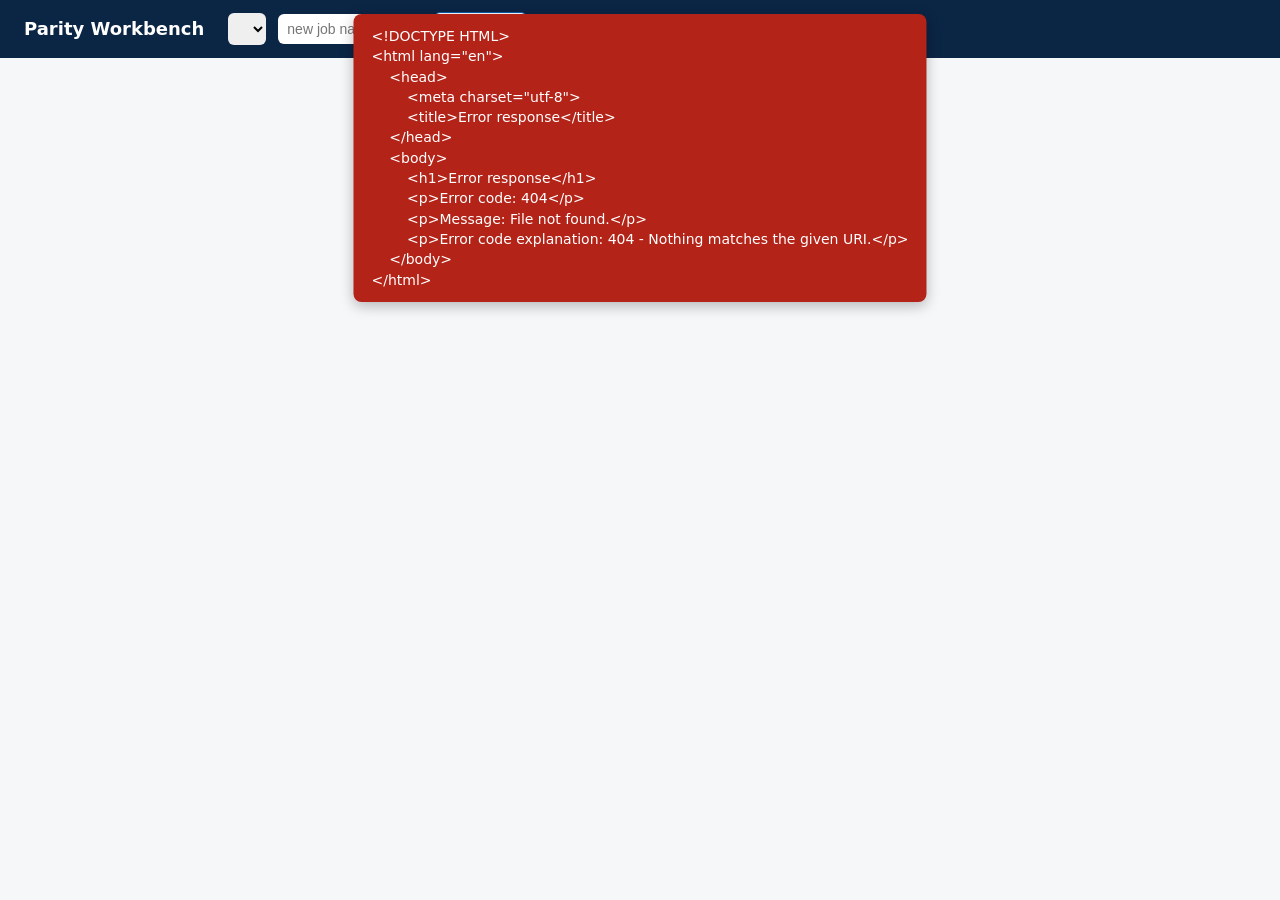
==== project2/ui/index.html @ fc38a8f2 "test1" ====
<!doctype html>
<html lang="en"><head><meta charset="utf-8"><meta name="viewport" content="width=device-width,initial-scale=1">
<title>Parity Workbench</title>
<style>
:root{--bg:#f6f7f9;--card:#fff;--ink:#1d2430;--mute:#667085;--line:#e2e5ea;--blue:#0b5cad;--green:#13795b;--red:#b42318;--amber:#a15c07}
*{box-sizing:border-box}body{margin:0;font:15px/1.45 system-ui,Segoe UI,Arial,sans-serif;background:var(--bg);color:var(--ink)}
header{background:#0b2545;color:#fff;padding:12px 24px;display:flex;gap:12px;align-items:center;flex-wrap:wrap}
header h1{font-size:18px;margin:0 12px 0 0;font-weight:600}header select,header input{padding:7px 9px;border-radius:6px;border:0;font-size:14px}
main{max-width:900px;margin:0 auto;padding:12px 16px 60px}
#next{background:#e8f1fb;border:1px solid #b9d4f1;border-radius:10px;padding:12px 16px;margin:14px 0;font-size:16px}
#next b{color:var(--blue)}
.card{background:var(--card);border:1px solid var(--line);border-radius:10px;padding:14px 16px;margin:10px 0}
.card.now{border:2px solid var(--blue)}
.card h2{margin:0 0 8px;font-size:16px;display:flex;align-items:center;gap:8px}
.dot{width:22px;height:22px;border-radius:50%;background:#cfd6df;color:#fff;text-align:center;font-size:13px;line-height:22px;flex:none}
.done .dot{background:var(--green)}.now .dot{background:var(--blue)}
.st{margin-left:auto;font-size:12px;font-weight:400;color:var(--mute)}.done .st{color:var(--green)}
textarea,input[type=text]{width:100%;font:12px/1.4 ui-monospace,Consolas,monospace;border:1px solid var(--line);border-radius:6px;padding:8px}
textarea{min-height:110px;margin:6px 0}
button{background:var(--blue);color:#fff;border:0;border-radius:6px;padding:8px 14px;cursor:pointer;font-size:14px}
button.alt{background:#fff;color:var(--blue);border:1px solid var(--blue)}button.red{background:var(--red)}button:disabled{opacity:.4;cursor:not-allowed}
.row{display:flex;gap:8px;flex-wrap:wrap;align-items:center;margin:8px 0}
details{margin:8px 0}summary{cursor:pointer;color:var(--blue)}
.hint{color:var(--mute);font-size:13px;margin:4px 0}
.banner{padding:14px;border-radius:8px;font-size:18px;font-weight:600;margin:10px 0}.banner.pass{background:#e3f4ec;color:var(--green)}.banner.fail{background:#fdecea;color:var(--red)}.banner.none{background:#eef1f5;color:var(--mute)}
table{border-collapse:collapse;width:100%;font-size:12px}th,td{border-bottom:1px solid var(--line);padding:5px 8px;text-align:left;vertical-align:top;word-break:break-word}th{color:var(--mute)}
#msg{position:fixed;left:50%;top:14px;transform:translateX(-50%);max-width:640px;padding:12px 18px;border-radius:8px;color:#fff;display:none;white-space:pre-wrap;z-index:9;font-size:14px;box-shadow:0 4px 14px #0004}
body.busy button{opacity:.45;pointer-events:none}body.busy{cursor:progress}
.spin{display:inline-block;width:12px;height:12px;border:2px solid #fff6;border-top-color:#fff;border-radius:50%;animation:sp .8s linear infinite;margin-right:8px;vertical-align:-2px}@keyframes sp{to{transform:rotate(360deg)}}
#msg.err{background:var(--red)}#msg.wait{background:#344054}#msg.good{background:var(--green)}.warn{color:var(--amber)}
</style></head><body>
<header><h1>Parity Workbench</h1>
  <select id="job" title="Choose a job"></select>
  <input id="newName" placeholder="new job name" size="14"><button class="alt" style="background:#fff" onclick="newJob()">+ New job</button>
</header>

<main id="main" hidden>
<div id="next"></div>

<div class="card" id="c1"><h2><span class="dot">1</span>Legacy script <span class="st" id="s1"></span></h2>
  <div class="row"><input type="file" id="f_source" multiple onchange="upload('source')"></div>
  <details><summary>or paste it</summary>
    <input type="text" id="pName" placeholder="File name, e.g. my_script.sql"><textarea id="pSrc" placeholder="Paste the script here"></textarea>
    <button class="alt" onclick="pasteSource()">Save script</button></details>
  <div id="cp_analyze"></div>
</div>

<div class="card" id="c2"><h2><span class="dot">2</span>Input data (CSV) <span class="st" id="s2"></span></h2>
  <div class="row"><input type="file" id="f_input" onchange="upload('input')"></div>
  <details><summary>or paste it</summary><textarea id="pIn" placeholder="Paste CSV here. First line = column names."></textarea>
    <button class="alt" onclick="pasteCsv('input','pIn')">Save input data</button></details>
  <div class="hint">No input data? Let Copilot make sample data from your script:</div>
  <div id="cp_gen_input"></div>
</div>

<div class="card" id="c3"><h2><span class="dot">3</span>Legacy output (CSV) <span class="st" id="s3"></span></h2>
  <div class="hint">What the old system produced for that input. This is what the new job is checked against.</div>
  <div class="row"><input type="file" id="f_expected" onchange="upload('expected')"></div>
  <details><summary>or paste it</summary><textarea id="pEx" placeholder="Paste CSV here. First line = column names."></textarea>
    <button class="alt" onclick="pasteCsv('expected','pEx')">Save legacy output</button></details>
  <div class="hint">No legacy output at all? Copilot can predict it, but that is a guess, not proof:</div>
  <div id="cp_gen_expected"></div>
  <details><summary>or run the legacy script here (Python / shell only)</summary>
    <div class="hint">Command uses {python} {input} {output}</div>
    <input type="text" id="legacyCmd" placeholder="{python} legacy/my_script.py {input} {output}">
    <div class="row"><button class="alt" onclick="saveMeta()">Save command</button><button id="runLegacy" onclick="post('run_legacy',{},'Legacy output created')">Run legacy script</button><span class="hint" id="h_runLegacy"></span></div></details>
</div>

<div class="card" id="c4"><h2><span class="dot">4</span>New Python job <span class="st" id="s4"></span></h2>
  <div id="cp_convert"></div>
  <textarea id="code" style="min-height:200px" placeholder="Paste the new Python code here"></textarea>
  <div class="row"><button class="alt" onclick="saveCode()">Save code</button><span class="hint">Saving removes any earlier approval.</span></div>
  <div class="row"><input type="text" id="reviewer" placeholder="Your name" style="width:180px"><button id="approveCode" onclick="approve('new_job','approve')">I reviewed the code: Approve</button>
    <button id="runModern" onclick="post('run_modern',{},'New job ran')">Run new job</button><span class="hint" id="h_runModern"></span></div>
</div>

<div class="card" id="c5"><h2><span class="dot">5</span>Check <span class="st" id="s5"></span></h2>
  <div class="row"><button id="runCheck" onclick="runCheck()">Run parity check</button><span class="hint" id="h_runCheck"></span></div>
  <div id="result" class="banner none">Not run yet</div><div id="resultDetail"></div>
  <details><summary>Comparison settings</summary>
    <div class="row"><label>Match rows by column(s):</label><input type="text" id="keys" style="width:220px" placeholder="e.g. account_id (blank = by row order)"></div>
    <div class="row"><label>Allowed difference for numbers:</label><input type="text" id="tol" style="width:80px"><button class="alt" onclick="saveMeta()">Save</button></div></details>
</div>

<div class="card" id="c6"><h2><span class="dot">6</span>Sign off and report <span class="st" id="s6"></span></h2>
  <div class="row"><input type="text" id="resComment" placeholder="Comment (optional)" style="flex:1"><button onclick="approve('results','approve')">Approve results</button><button class="red" onclick="approve('results','reject')">Reject</button></div>
  <div class="row"><a id="reportLink" href="#" download><button class="alt" type="button">Download report</button></a></div>
  <div id="cp_cloud"></div>
  <details><summary>Audit log</summary><div id="audit"></div></details>
</div>
</main>
<div id="msg"></div>

<script>
let job=null, cfg={}, state={};
const $=id=>document.getElementById(id);
const esc=s=>String(s).replace(/[&<>"]/g,c=>({'&':'&amp;','<':'&lt;','>':'&gt;','"':'&quot;'}[c]));
function toast(t,bad){const m=$('msg');m.textContent=t;m.className=bad?'err':'good';m.style.display='block';clearTimeout(m.t);m.t=setTimeout(()=>m.style.display='none',bad?10000:2500)}
function busy(text){const m=$('msg');clearTimeout(m.t);
  if(text){document.body.classList.add('busy');m.className='wait';m.innerHTML='<span class="spin"></span>'+esc(text);m.style.display='block'}
  else{document.body.classList.remove('busy');if(m.className==='wait')m.style.display='none'}}
const WORK={run_legacy:'Running the legacy script... please wait',run_modern:'Running the new job... please wait',check:'Comparing outputs...',ask_copilot:'Asking Copilot... please wait',use_generated_input:'Saving...',use_generated_expected:'Saving...'};
async function call(method,url,body){
  const r=await fetch(url,{method,headers:{'Content-Type':'application/json'},body:body?JSON.stringify(body):undefined});
  const t=await r.text();let d;try{d=JSON.parse(t)}catch(e){d=t}
  if(!r.ok) throw new Error(d.error||t);return d}
async function guard(fn){try{return await fn()}catch(e){toast(e.message,true)}}

/* Copilot panel shown inside a card */
const PANELS={
 analyze:['Copilot: explain the rules and tech debt',''],
 gen_input:['Copilot: generate sample input data','<button class="alt" onclick="useGenerated()">Use reply as input data</button>'],
 convert:['Copilot: write the new Python job','<button class="alt" onclick="useAsCode()">Use reply as new code</button>'],
 gen_expected:['Copilot: predict the legacy output (UNVERIFIED, for dry runs only)','<button class="alt" onclick="useExpected()">Use reply as legacy output (unverified)</button>'],
 cloud:['Copilot: AWS / Azure starter code (optional, not run)','']};
function panel(step){const [title,extra]=PANELS[step];return `<details><summary>${title}</summary>
  <div class="hint">1) Build the prompt, 2) copy it into Copilot Chat, 3) paste the reply here and save.</div>
  <div class="row"><button class="alt" onclick="buildPrompt('${step}')">Build prompt</button><button class="alt" onclick="copyPrompt('${step}')">Copy</button><button class="alt askbtn" onclick="askCopilot('${step}')" hidden>Ask Copilot directly</button></div>
  <textarea id="p_${step}" readonly placeholder="Prompt appears here"></textarea>
  <textarea id="a_${step}" placeholder="Paste Copilot's reply here"></textarea>
  <div class="row"><button onclick="saveAnswer('${step}')">Save reply</button>${extra}</div></details>`}
for(const s of Object.keys(PANELS)) $('cp_'+s).innerHTML=panel(s);

async function init(){cfg=await call('GET','/api/settings');$('reviewer').value=cfg.reviewer||'';
  document.querySelectorAll('.askbtn').forEach(b=>b.hidden=!cfg.copilot_command);await refreshJobs()}
async function refreshJobs(sel){const d=await call('GET','/api/jobs');const s=$('job');
  s.innerHTML=d.jobs.map(j=>`<option>${esc(j)}</option>`).join('');if(sel)s.value=sel;s.onchange=()=>load(s.value);
  $('main').hidden=!d.jobs.length;if(d.jobs.length)load(s.value)}
async function newJob(){await guard(async()=>{const n=$('newName').value.trim();await call('POST','/api/jobs',{name:n});$('newName').value='';await refreshJobs(n);toast('Job created')})}

function nextStep(s){
  if(!s.sources.length) return [1,'Add your legacy script (upload or paste).'];
  if(!s.has_input) return [2,'Add input data, or let Copilot generate sample data from your script.'];
  if(!s.has_expected) return [3,'Add the legacy output (what the old system produced for that input), or run the legacy script here.'];
  if(!s.new_job.trim()) return [4,'Ask Copilot for the new Python job and paste it in.'];
  if(!s.code_approved) return [4,'Review the new code, then click Approve.'];
  if(!s.has_modern_output) return [4,'Click Run new job.'];
  if(!s.last_check) return [5,'Click Run parity check.'];
  return [6,s.last_check.passed?'Parity passed. Sign off and download the report.':'Parity failed. Look at the differences below, fix the new code (Copilot can help), approve it and run again.'];
}
async function load(name){
  job=name;const s=state=await call('GET','/api/job/'+name);$('job').value=name;
  const [n,text]=nextStep(s);$('next').innerHTML=`<b>Job ${esc(name)} - next step:</b> ${esc(text)}`;
  const done={1:s.sources.length>0,2:s.has_input,3:s.has_expected,4:s.has_modern_output&&s.code_approved,5:!!s.last_check,6:false};
  for(let i=1;i<=6;i++){const c=$('c'+i);c.className='card'+(done[i]?' done':'')+(i===n?' now':'')}
  $('s1').textContent=s.sources.length?s.sources.join(', '):'missing';
  $('s2').textContent=s.has_input?'added'+(s.meta.input_origin==='generated'?' (sample data)':''):'missing';
  $('s3').textContent=s.has_expected?'added'+(String(s.meta.expected_origin).indexOf('UNVERIFIED')>=0?' (Copilot-predicted, UNVERIFIED)':''):'missing';
  $('s4').textContent=s.code_approved?'approved':(s.new_job.trim()?'needs approval':'missing');
  $('s5').textContent=s.last_check?(s.last_check.passed?'PASS':'FAIL'):'not run';
  $('legacyCmd').value=s.meta.legacy_cmd||'';$('keys').value=s.meta.key_columns||'';$('tol').value=s.meta.tolerance||'0';
  $('code').value=s.new_job;
  for(const st of Object.keys(PANELS)) $('a_'+st).value=s.answers[st]||'';
  $('runLegacy').disabled=!(s.meta.legacy_cmd&&s.has_input);
  $('approveCode').disabled=!s.new_job.trim();$('runModern').disabled=!(s.code_approved&&s.has_input);
  $('runCheck').disabled=!(s.has_modern_output&&s.has_expected);
  const need=(...a)=>a.filter(Boolean).join(' and ');
  $('h_runLegacy').textContent=$('runLegacy').disabled?'Needs: '+need(!s.meta.legacy_cmd&&'a saved command',!s.has_input&&'input data (step 2)'):'';
  $('h_runModern').textContent=$('runModern').disabled?'Needs: '+need(!s.new_job.trim()&&'new code',s.new_job.trim()&&!s.code_approved&&'approval of the code',!s.has_input&&'input data (step 2)'):'';
  $('h_runCheck').textContent=$('runCheck').disabled?'Needs: '+need(!s.has_modern_output&&'a run of the new job (step 4)',!s.has_expected&&'the legacy output (step 3)'):'';
  renderResult(s.last_check);$('reportLink').href='/api/job/'+name+'/report';$('reportLink').download=name+'_parity_report.md';
  const a=await call('GET','/api/job/'+name+'/audit');
  $('audit').innerHTML='<table><tr><th>Time</th><th>Who</th><th>Action</th><th>Item</th><th>Decision</th><th>Comment</th></tr>'+
    a.audit.slice().reverse().slice(0,40).map(r=>`<tr><td>${esc(r.time)}</td><td>${esc(r.reviewer)}</td><td>${esc(r.action)}</td><td>${esc(r.artifact)}</td><td>${esc(r.decision)}</td><td>${esc(r.comment)}</td></tr>`).join('')+'</table>';
}
async function post(action,body,ok){busy(WORK[action]||'Working...');try{await guard(async()=>{const d=await call('POST','/api/job/'+job+'/'+action,body);busy(false);toast(ok+(d.message?'\n'+d.message:''));await load(job)})}finally{busy(false)}}
async function putFile(body,ok){await guard(async()=>{await call('POST','/api/job/'+job+'/file',body);toast(ok||'Saved');await load(job)})}

async function upload(kind){await guard(async()=>{const files=$('f_'+kind).files;if(!files.length)return;
  for(const f of files){const body={kind,content:await f.text()};if(kind==='source')body.filename=f.name.replace(/[^A-Za-z0-9_.-]/g,'_');await call('POST','/api/job/'+job+'/file',body)}
  $('f_'+kind).value='';toast('Saved');await load(job)})}
async function pasteSource(){const n=$('pName').value.trim(),t=$('pSrc').value;
  if(!n||!t.trim())return toast('Enter a file name and paste the script.',true);
  await putFile({kind:'source',filename:n.replace(/[^A-Za-z0-9_.-]/g,'_'),content:t},'Script saved');$('pSrc').value='';$('pName').value=''}
async function pasteCsv(kind,id){const t=$(id).value;if(!t.trim())return toast('Paste the CSV first.',true);await putFile({kind,content:t});$(id).value=''}
async function saveMeta(){await post('meta',{legacy_cmd:$('legacyCmd').value,key_columns:$('keys').value,tolerance:$('tol').value||'0'},'Settings saved')}

async function buildPrompt(step){await guard(async()=>{const d=await call('GET','/api/job/'+job+'/prompt?step='+step);$('p_'+step).value=d.prompt;toast('Prompt ready. Click Copy.')})}
async function copyPrompt(step){const t=$('p_'+step);if(!t.value)return toast('Click Build prompt first.',true);t.select();
  try{await navigator.clipboard.writeText(t.value)}catch(e){document.execCommand('copy')}toast('Copied. Paste it into Copilot Chat.')}
async function saveAnswer(step){await putFile({kind:'answer',filename:step,content:$('a_'+step).value},'Reply saved')}
async function askCopilot(step){busy(WORK.ask_copilot);try{await guard(async()=>{const d=await call('POST','/api/job/'+job+'/ask_copilot',{step});$('a_'+step).value=d.answer;busy(false);toast('Reply saved');await load(job)})}finally{busy(false)}}
async function useGenerated(){await saveAnswer('gen_input');await post('use_generated_input',{},'Saved as input data (sample data)')}
async function useExpected(){await saveAnswer('gen_expected');await post('use_generated_expected',{},'Saved as legacy output (UNVERIFIED)')}
async function useAsCode(){const lines=$('a_convert').value.split('\n').filter(l=>!l.trim().startsWith('```'));
  await call('POST','/api/job/'+job+'/file',{kind:'answer',filename:'convert',content:$('a_convert').value});
  await putFile({kind:'new_job',content:lines.join('\n')},'Saved as new code. Review it, then Approve.')}
async function saveCode(){await putFile({kind:'new_job',content:$('code').value},'Code saved. Approve it again.')}
async function approve(artifact,decision){await post('approve',{artifact,decision,reviewer:$('reviewer').value,comment:$('resComment').value},'Recorded: '+decision)}
async function runCheck(){busy(WORK.check);try{await guard(async()=>{const r=await call('POST','/api/job/'+job+'/check',{});renderResult(r);await load(job)})}finally{busy(false)}}

function renderResult(r){const b=$('result'),d=$('resultDetail');
  if(!r){b.className='banner none';b.textContent='Not run yet';d.innerHTML='';return}
  b.className='banner '+(r.passed?'pass':'fail');b.textContent=job+': '+(r.passed?'PASS':'FAIL')+' ('+r.data_label+') - '+r.diff_count+' difference(s)';
  let h=`<p class="hint">Legacy rows: ${r.expected_rows}, new rows: ${r.actual_rows}. Compared ${r.key_columns.length?'by '+esc(r.key_columns.join(',')):'row by row'}.</p>`;
  if(r.unverified)h+='<p class="warn"><b>UNVERIFIED:</b> the legacy output was predicted by Copilot, not produced by the real legacy system. A PASS here is not proof. Get the real output and re-check.</p>';
  else if(r.passed&&r.data_label==='sample data')h+='<p class="warn">Passed on generated sample data only. Real data may expose cases the sample missed.</p>';
  const cd=Object.entries(r.columns_diverged);if(cd.length)h+='<p>Columns that differ: '+cd.map(([c,n])=>esc(c)+' ('+n+')').join(', ')+'</p>';
  if(r.diffs.length)h+='<table><tr><th>Type</th><th>Where</th><th>Column</th><th>Legacy</th><th>New</th></tr>'+r.diffs.map(x=>`<tr><td>${esc(x.type)}</td><td>${esc(x.where)}</td><td>${esc(x.column)}</td><td>${esc(x.expected)}</td><td>${esc(x.actual)}</td></tr>`).join('')+'</table>';
  if(r.preview){const pv=r.preview;const tbl=(rows,other)=>'<table><tr>'+pv.header.map(c=>'<th>'+esc(c)+'</th>').join('')+'</tr>'+
      rows.map((row,i)=>'<tr>'+row.map((v,j)=>{const o=other[i]&&other[i][j];return '<td'+(o!==undefined&&o!==v?' style="background:#fdecea"':'')+'>'+esc(v)+'</td>'}).join('')+'</tr>').join('')+'</table>';
    h+='<h3 style="font-size:14px;margin:14px 0 4px">First '+Math.max(pv.expected.length,pv.actual.length)+' rows of each output</h3>'+
       '<div style="display:grid;grid-template-columns:1fr 1fr;gap:12px;overflow-x:auto"><div><b>Legacy output</b>'+tbl(pv.expected,pv.actual)+'</div><div><b>New job output</b>'+tbl(pv.actual,pv.expected)+'</div></div>'+
       '<p class="hint">Red cells differ at the same row position. If you matched rows by key, row order may differ, so use the table above for real differences.</p>'}
  d.innerHTML=h}
init().catch(e=>toast(e.message,true));
</script></body></html>
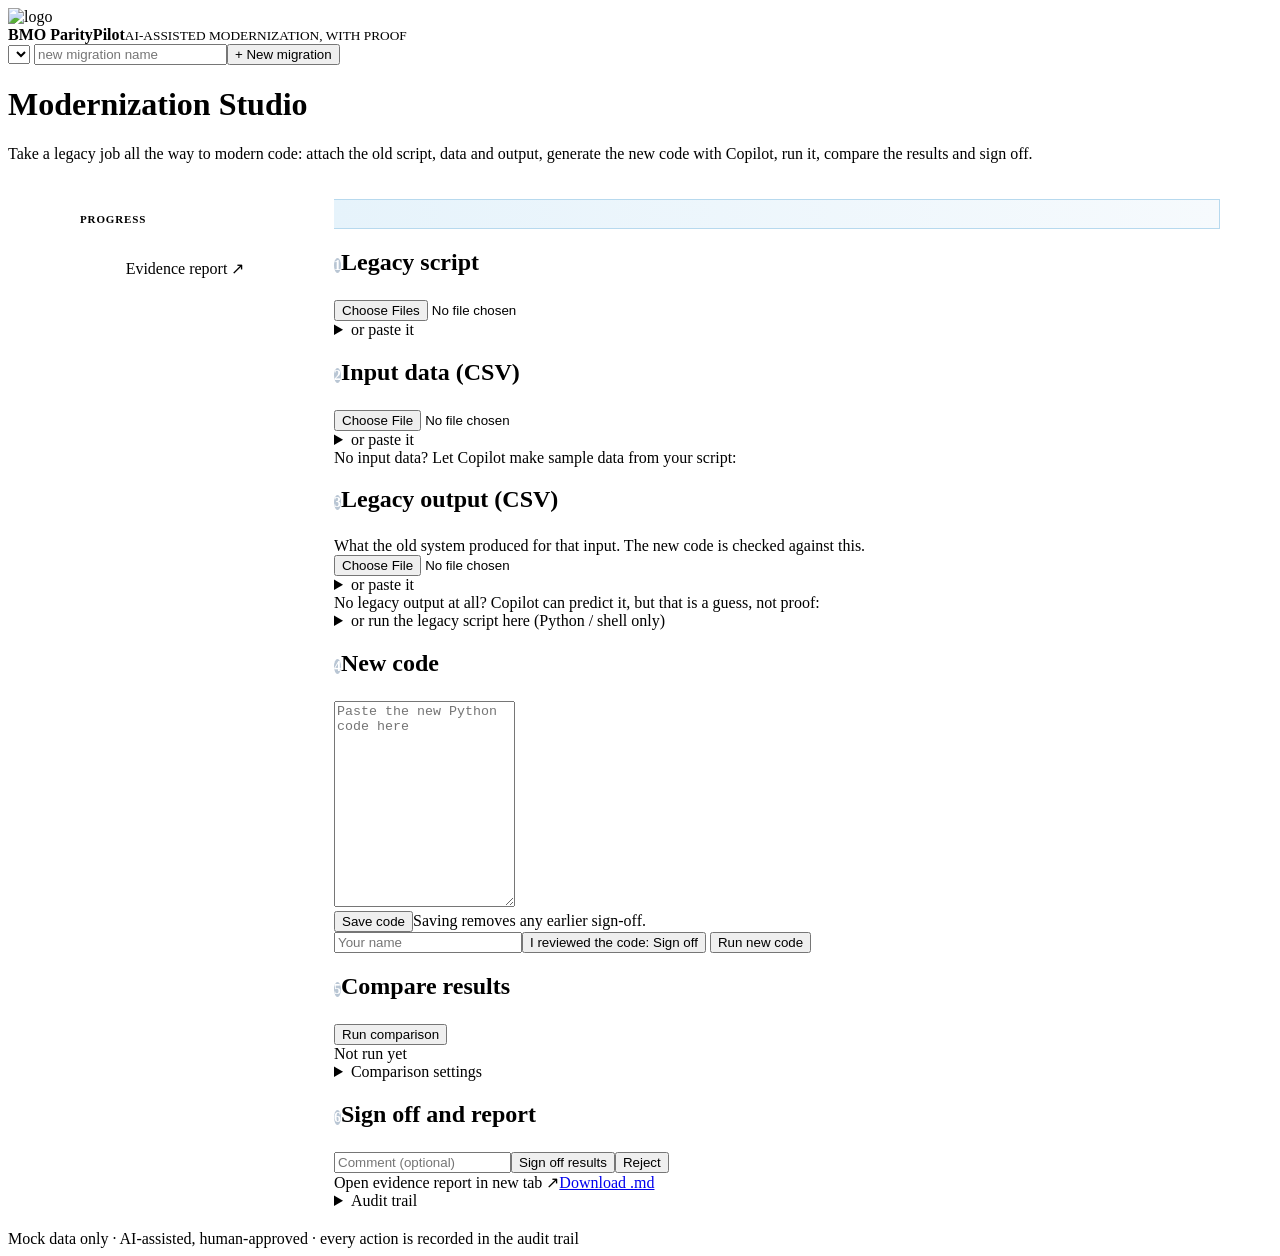
==== commit cef511a6: "with_demo" ====
--- a/project2/ui/index.html
+++ b/project2/ui/index.html
@@ -1,100 +1,109 @@
 <!doctype html>
 <html lang="en"><head><meta charset="utf-8"><meta name="viewport" content="width=device-width,initial-scale=1">
-<title>Parity Workbench</title>
+<title>Modernization Studio &middot; BMO ParityPilot</title><link rel="stylesheet" href="/ui/style.css">
 <style>
-:root{--bg:#f6f7f9;--card:#fff;--ink:#1d2430;--mute:#667085;--line:#e2e5ea;--blue:#0b5cad;--green:#13795b;--red:#b42318;--amber:#a15c07}
-*{box-sizing:border-box}body{margin:0;font:15px/1.45 system-ui,Segoe UI,Arial,sans-serif;background:var(--bg);color:var(--ink)}
-header{background:#0b2545;color:#fff;padding:12px 24px;display:flex;gap:12px;align-items:center;flex-wrap:wrap}
-header h1{font-size:18px;margin:0 12px 0 0;font-weight:600}header select,header input{padding:7px 9px;border-radius:6px;border:0;font-size:14px}
-main{max-width:900px;margin:0 auto;padding:12px 16px 60px}
-#next{background:#e8f1fb;border:1px solid #b9d4f1;border-radius:10px;padding:12px 16px;margin:14px 0;font-size:16px}
-#next b{color:var(--blue)}
-.card{background:var(--card);border:1px solid var(--line);border-radius:10px;padding:14px 16px;margin:10px 0}
-.card.now{border:2px solid var(--blue)}
-.card h2{margin:0 0 8px;font-size:16px;display:flex;align-items:center;gap:8px}
-.dot{width:22px;height:22px;border-radius:50%;background:#cfd6df;color:#fff;text-align:center;font-size:13px;line-height:22px;flex:none}
-.done .dot{background:var(--green)}.now .dot{background:var(--blue)}
-.st{margin-left:auto;font-size:12px;font-weight:400;color:var(--mute)}.done .st{color:var(--green)}
-textarea,input[type=text]{width:100%;font:12px/1.4 ui-monospace,Consolas,monospace;border:1px solid var(--line);border-radius:6px;padding:8px}
-textarea{min-height:110px;margin:6px 0}
-button{background:var(--blue);color:#fff;border:0;border-radius:6px;padding:8px 14px;cursor:pointer;font-size:14px}
-button.alt{background:#fff;color:var(--blue);border:1px solid var(--blue)}button.red{background:var(--red)}button:disabled{opacity:.4;cursor:not-allowed}
-.row{display:flex;gap:8px;flex-wrap:wrap;align-items:center;margin:8px 0}
-details{margin:8px 0}summary{cursor:pointer;color:var(--blue)}
-.hint{color:var(--mute);font-size:13px;margin:4px 0}
-.banner{padding:14px;border-radius:8px;font-size:18px;font-weight:600;margin:10px 0}.banner.pass{background:#e3f4ec;color:var(--green)}.banner.fail{background:#fdecea;color:var(--red)}.banner.none{background:#eef1f5;color:var(--mute)}
-table{border-collapse:collapse;width:100%;font-size:12px}th,td{border-bottom:1px solid var(--line);padding:5px 8px;text-align:left;vertical-align:top;word-break:break-word}th{color:var(--mute)}
-#msg{position:fixed;left:50%;top:14px;transform:translateX(-50%);max-width:640px;padding:12px 18px;border-radius:8px;color:#fff;display:none;white-space:pre-wrap;z-index:9;font-size:14px;box-shadow:0 4px 14px #0004}
-body.busy button{opacity:.45;pointer-events:none}body.busy{cursor:progress}
-.spin{display:inline-block;width:12px;height:12px;border:2px solid #fff6;border-top-color:#fff;border-radius:50%;animation:sp .8s linear infinite;margin-right:8px;vertical-align:-2px}@keyframes sp{to{transform:rotate(360deg)}}
-#msg.err{background:var(--red)}#msg.wait{background:#344054}#msg.good{background:var(--green)}.warn{color:var(--amber)}
+.layout{max-width:1160px;margin:0 auto;padding:6px 24px 20px;display:grid;grid-template-columns:250px 1fr;gap:24px;align-items:start}
+@media(max-width:860px){.layout{grid-template-columns:1fr}.side{position:static!important}}
+.side{position:sticky;top:78px;margin-top:14px}
+.side .card{padding:14px 12px;margin:0 0 12px}
+.lbl{font-size:11px;font-weight:700;letter-spacing:.08em;color:var(--mute);margin:0 8px 8px}
+.sstep{display:flex;gap:10px;align-items:center;padding:8px;border-radius:8px;text-decoration:none;color:var(--ink);cursor:pointer}
+.sstep:hover{background:#f1f6fa}.sstep.now{background:#e6f3fb}
+.sstep .ico{width:24px;height:24px;border-radius:50%;flex:none;text-align:center;line-height:24px;font-size:12px;font-weight:700;background:#dfe6ee;color:#fff}
+.sstep.done .ico{background:var(--green)}.sstep.now .ico{background:var(--blue)}.sstep.bad .ico{background:var(--red)}
+.sstep b{display:block;font-size:14px;line-height:1.2}.sstep small{color:var(--mute);font-size:12px;display:block;max-width:150px;overflow:hidden;text-overflow:ellipsis;white-space:nowrap}
+.sstep.bad small{color:var(--red)}.sstep.done small{color:var(--green)}
+#next{background:linear-gradient(90deg,#e6f3fb,#f6fafd);border:1px solid #b7d9ee;border-left:5px solid var(--blue);border-radius:var(--radius);padding:14px 20px;margin:14px 0 0;font-size:16px}
+#next b{color:var(--navy)}
+.card.now{border-color:var(--blue);box-shadow:0 0 0 3px #0075be22}
+.dot{width:28px;height:28px;border-radius:50%;background:#b9c6d4;color:#fff;text-align:center;font-size:14px;line-height:28px;flex:none;font-weight:600}
+.done .dot{background:var(--green)}.now .dot{background:var(--blue)}.bad .dot{background:var(--red)}
+.readbox{border:1px solid var(--line);border-radius:10px;padding:6px 18px;background:#fff;max-height:520px;overflow:auto;margin:6px 0}
+.warn{color:var(--amber)}
+.two{display:grid;grid-template-columns:1fr 1fr;gap:14px;overflow-x:auto}
+.diffcell{background:#fdecea}
 </style></head><body>
-<header><h1>Parity Workbench</h1>
-  <select id="job" title="Choose a job"></select>
-  <input id="newName" placeholder="new job name" size="14"><button class="alt" style="background:#fff" onclick="newJob()">+ New job</button>
-</header>
-
-<main id="main" hidden>
-<div id="next"></div>
-
-<div class="card" id="c1"><h2><span class="dot">1</span>Legacy script <span class="st" id="s1"></span></h2>
-  <div class="row"><input type="file" id="f_source" multiple onchange="upload('source')"></div>
-  <details><summary>or paste it</summary>
-    <input type="text" id="pName" placeholder="File name, e.g. my_script.sql"><textarea id="pSrc" placeholder="Paste the script here"></textarea>
-    <button class="alt" onclick="pasteSource()">Save script</button></details>
-  <div id="cp_analyze"></div>
+
+<div class="top">
+  <img id="logo" alt="logo">
+  <div class="brand"><b>BMO ParityPilot</b><small>AI-ASSISTED MODERNIZATION, WITH PROOF</small></div>
+  <select id="job" title="Choose a migration"></select>
+  <input id="newName" placeholder="new migration name" size="22"><button class="red" onclick="newJob()">+ New migration</button>
 </div>
 
-<div class="card" id="c2"><h2><span class="dot">2</span>Input data (CSV) <span class="st" id="s2"></span></h2>
-  <div class="row"><input type="file" id="f_input" onchange="upload('input')"></div>
-  <details><summary>or paste it</summary><textarea id="pIn" placeholder="Paste CSV here. First line = column names."></textarea>
-    <button class="alt" onclick="pasteCsv('input','pIn')">Save input data</button></details>
-  <div class="hint">No input data? Let Copilot make sample data from your script:</div>
-  <div id="cp_gen_input"></div>
+<div class="page" style="padding-bottom:0"><h1 class="page-title">Modernization Studio</h1>
+  <p class="lead">Take a legacy job all the way to modern code: attach the old script, data and output, generate the new code with Copilot, run it, compare the results and sign off.</p></div>
+<div class="layout" id="main" hidden>
+  <aside class="side">
+    <div class="card"><div class="lbl">PROGRESS</div><nav id="steps"></nav></div>
+    <a id="reportSide" class="btn alt" style="display:block;text-align:center" target="_blank" rel="noopener">Evidence report &#8599;</a>
+  </aside>
+
+  <main>
+    <div id="next"></div>
+
+    <div class="card" id="c1"><h2><span class="dot">1</span>Legacy script <span class="pill" id="s1"></span></h2>
+      <div class="row"><input type="file" id="f_source" multiple onchange="upload('source')"></div>
+      <details><summary>or paste it</summary>
+        <input type="text" id="pName" placeholder="File name, e.g. my_script.sql"><textarea id="pSrc" placeholder="Paste the script here"></textarea>
+        <button class="alt" onclick="pasteSource()">Save script</button></details>
+      <div id="cp_analyze"></div>
+    </div>
+
+    <div class="card" id="c2"><h2><span class="dot">2</span>Input data (CSV) <span class="pill" id="s2"></span></h2>
+      <div class="row"><input type="file" id="f_input" onchange="upload('input')"></div>
+      <details><summary>or paste it</summary><textarea id="pIn" placeholder="Paste CSV here. First line = column names."></textarea>
+        <button class="alt" onclick="pasteCsv('input','pIn')">Save input data</button></details>
+      <div class="hint">No input data? Let Copilot make sample data from your script:</div>
+      <div id="cp_gen_input"></div>
+    </div>
+
+    <div class="card" id="c3"><h2><span class="dot">3</span>Legacy output (CSV) <span class="pill" id="s3"></span></h2>
+      <div class="hint">What the old system produced for that input. The new code is checked against this.</div>
+      <div class="row"><input type="file" id="f_expected" onchange="upload('expected')"></div>
+      <details><summary>or paste it</summary><textarea id="pEx" placeholder="Paste CSV here. First line = column names."></textarea>
+        <button class="alt" onclick="pasteCsv('expected','pEx')">Save legacy output</button></details>
+      <div class="hint">No legacy output at all? Copilot can predict it, but that is a guess, not proof:</div>
+      <div id="cp_gen_expected"></div>
+      <details><summary>or run the legacy script here (Python / shell only)</summary>
+        <div class="hint">Command uses {python} {input} {output}</div>
+        <input type="text" id="legacyCmd" placeholder="{python} legacy/my_script.py {input} {output}">
+        <div class="row"><button class="alt" onclick="saveMeta()">Save command</button><button id="runLegacy" onclick="post('run_legacy',{},'Legacy output created')">Run legacy script</button><span class="hint" id="h_runLegacy"></span></div></details>
+    </div>
+
+    <div class="card" id="c4"><h2><span class="dot">4</span>New code <span class="pill" id="s4"></span></h2>
+      <div id="cp_convert"></div>
+      <textarea id="code" style="min-height:200px" placeholder="Paste the new Python code here"></textarea>
+      <div class="row"><button class="alt" onclick="saveCode()">Save code</button><span class="hint">Saving removes any earlier sign-off.</span></div>
+      <div class="row"><input type="text" id="reviewer" placeholder="Your name" style="width:180px"><button id="approveCode" onclick="approve('new_job','approve')">I reviewed the code: Sign off</button>
+        <button id="runModern" onclick="post('run_modern',{},'New code ran')">Run new code</button><span class="hint" id="h_runModern"></span></div>
+    </div>
+
+    <div class="card" id="c5"><h2><span class="dot">5</span>Compare results <span class="pill" id="s5"></span></h2>
+      <div class="row"><button id="runCheck" onclick="runCheck()">Run comparison</button><a id="openResults" class="btn alt" target="_blank" rel="noopener" hidden>Open full results in new tab &#8599;</a><span class="hint" id="h_runCheck"></span></div>
+      <div id="result" class="verdict none">Not run yet</div><div id="resultDetail"></div>
+      <details><summary>Comparison settings</summary>
+        <div class="row"><label>Match rows by column(s):</label><input type="text" id="keys" style="width:240px" placeholder="e.g. account_id (blank = by row order)"></div>
+        <div class="row"><label>Allowed difference for numbers:</label><input type="text" id="tol" style="width:80px"><button class="alt" onclick="saveMeta()">Save</button></div></details>
+    </div>
+
+    <div class="card" id="c6"><h2><span class="dot">6</span>Sign off and report <span class="pill" id="s6"></span></h2>
+      <div class="row"><input type="text" id="resComment" placeholder="Comment (optional)" style="flex:1"><button onclick="approve('results','approve')">Sign off results</button><button class="red" onclick="approve('results','reject')">Reject</button></div>
+      <div class="row"><a id="reportBtn" class="btn" target="_blank" rel="noopener">Open evidence report in new tab &#8599;</a><a id="reportLink" class="btn alt" href="#" download>Download .md</a></div>
+      <div id="cp_cloud"></div>
+      <details><summary>Audit trail</summary><div id="audit"></div></details>
+    </div>
+  </main>
 </div>
-
-<div class="card" id="c3"><h2><span class="dot">3</span>Legacy output (CSV) <span class="st" id="s3"></span></h2>
-  <div class="hint">What the old system produced for that input. This is what the new job is checked against.</div>
-  <div class="row"><input type="file" id="f_expected" onchange="upload('expected')"></div>
-  <details><summary>or paste it</summary><textarea id="pEx" placeholder="Paste CSV here. First line = column names."></textarea>
-    <button class="alt" onclick="pasteCsv('expected','pEx')">Save legacy output</button></details>
-  <div class="hint">No legacy output at all? Copilot can predict it, but that is a guess, not proof:</div>
-  <div id="cp_gen_expected"></div>
-  <details><summary>or run the legacy script here (Python / shell only)</summary>
-    <div class="hint">Command uses {python} {input} {output}</div>
-    <input type="text" id="legacyCmd" placeholder="{python} legacy/my_script.py {input} {output}">
-    <div class="row"><button class="alt" onclick="saveMeta()">Save command</button><button id="runLegacy" onclick="post('run_legacy',{},'Legacy output created')">Run legacy script</button><span class="hint" id="h_runLegacy"></span></div></details>
-</div>
-
-<div class="card" id="c4"><h2><span class="dot">4</span>New Python job <span class="st" id="s4"></span></h2>
-  <div id="cp_convert"></div>
-  <textarea id="code" style="min-height:200px" placeholder="Paste the new Python code here"></textarea>
-  <div class="row"><button class="alt" onclick="saveCode()">Save code</button><span class="hint">Saving removes any earlier approval.</span></div>
-  <div class="row"><input type="text" id="reviewer" placeholder="Your name" style="width:180px"><button id="approveCode" onclick="approve('new_job','approve')">I reviewed the code: Approve</button>
-    <button id="runModern" onclick="post('run_modern',{},'New job ran')">Run new job</button><span class="hint" id="h_runModern"></span></div>
-</div>
-
-<div class="card" id="c5"><h2><span class="dot">5</span>Check <span class="st" id="s5"></span></h2>
-  <div class="row"><button id="runCheck" onclick="runCheck()">Run parity check</button><span class="hint" id="h_runCheck"></span></div>
-  <div id="result" class="banner none">Not run yet</div><div id="resultDetail"></div>
-  <details><summary>Comparison settings</summary>
-    <div class="row"><label>Match rows by column(s):</label><input type="text" id="keys" style="width:220px" placeholder="e.g. account_id (blank = by row order)"></div>
-    <div class="row"><label>Allowed difference for numbers:</label><input type="text" id="tol" style="width:80px"><button class="alt" onclick="saveMeta()">Save</button></div></details>
-</div>
-
-<div class="card" id="c6"><h2><span class="dot">6</span>Sign off and report <span class="st" id="s6"></span></h2>
-  <div class="row"><input type="text" id="resComment" placeholder="Comment (optional)" style="flex:1"><button onclick="approve('results','approve')">Approve results</button><button class="red" onclick="approve('results','reject')">Reject</button></div>
-  <div class="row"><a id="reportLink" href="#" download><button class="alt" type="button">Download report</button></a></div>
-  <div id="cp_cloud"></div>
-  <details><summary>Audit log</summary><div id="audit"></div></details>
-</div>
-</main>
+<footer class="foot">Mock data only &middot; AI-assisted, human-approved &middot; every action is recorded in the audit trail</footer>
 <div id="msg"></div>
 
+<script src="/ui/md.js"></script>
+<script src="/ui/nav.js"></script>
 <script>
-let job=null, cfg={}, state={};
+let job=null,cfg={},state={};
 const $=id=>document.getElementById(id);
-const esc=s=>String(s).replace(/[&<>"]/g,c=>({'&':'&amp;','<':'&lt;','>':'&gt;','"':'&quot;'}[c]));
+const esc=escapeHtml;
 function toast(t,bad){const m=$('msg');m.textContent=t;m.className=bad?'err':'good';m.style.display='block';clearTimeout(m.t);m.t=setTimeout(()=>m.style.display='none',bad?10000:2500)}
 function busy(text){const m=$('msg');clearTimeout(m.t);
   if(text){document.body.classList.add('busy');m.className='wait';m.innerHTML='<span class="spin"></span>'+esc(text);m.style.display='block'}
@@ -110,55 +119,71 @@
 const PANELS={
  analyze:['Copilot: explain the rules and tech debt',''],
  gen_input:['Copilot: generate sample input data','<button class="alt" onclick="useGenerated()">Use reply as input data</button>'],
- convert:['Copilot: write the new Python job','<button class="alt" onclick="useAsCode()">Use reply as new code</button>'],
  gen_expected:['Copilot: predict the legacy output (UNVERIFIED, for dry runs only)','<button class="alt" onclick="useExpected()">Use reply as legacy output (unverified)</button>'],
+ convert:['Copilot: write the new code','<button class="alt" onclick="useAsCode()">Use reply as new code</button>'],
  cloud:['Copilot: AWS / Azure starter code (optional, not run)','']};
-function panel(step){const [title,extra]=PANELS[step];return `<details><summary>${title}</summary>
+function panel(step){const [title,extra]=PANELS[step];return `<details><summary>${title} <span class="pill" id="saved_${step}" hidden>reply saved</span></summary>
   <div class="hint">1) Build the prompt, 2) copy it into Copilot Chat, 3) paste the reply here and save.</div>
   <div class="row"><button class="alt" onclick="buildPrompt('${step}')">Build prompt</button><button class="alt" onclick="copyPrompt('${step}')">Copy</button><button class="alt askbtn" onclick="askCopilot('${step}')" hidden>Ask Copilot directly</button></div>
   <textarea id="p_${step}" readonly placeholder="Prompt appears here"></textarea>
   <textarea id="a_${step}" placeholder="Paste Copilot's reply here"></textarea>
-  <div class="row"><button onclick="saveAnswer('${step}')">Save reply</button>${extra}</div></details>`}
+  <div class="readbox md" id="r_${step}" hidden></div>
+  <div class="row"><button onclick="saveAnswer('${step}')">Save reply</button><button class="alt" id="rb_${step}" onclick="toggleRead('${step}')">Read nicely</button>${extra}</div></details>`}
 for(const s of Object.keys(PANELS)) $('cp_'+s).innerHTML=panel(s);
-
+function toggleRead(step){const r=$('r_'+step),a=$('a_'+step);
+  if(r.hidden){r.innerHTML=a.value.trim()?md(a.value):'<p class="hint">Nothing saved yet.</p>';r.hidden=false;a.hidden=true;$('rb_'+step).textContent='Edit reply'}
+  else{r.hidden=true;a.hidden=false;$('rb_'+step).textContent='Read nicely'}}
+
+mainNav('/parity');
+loadLogo();
 async function init(){cfg=await call('GET','/api/settings');$('reviewer').value=cfg.reviewer||'';
   document.querySelectorAll('.askbtn').forEach(b=>b.hidden=!cfg.copilot_command);await refreshJobs()}
 async function refreshJobs(sel){const d=await call('GET','/api/jobs');const s=$('job');
-  s.innerHTML=d.jobs.map(j=>`<option>${esc(j)}</option>`).join('');if(sel)s.value=sel;s.onchange=()=>load(s.value);
+  s.innerHTML=d.jobs.map(j=>`<option>${esc(j)}</option>`).join('');const want=sel||new URLSearchParams(location.search).get('job')||localStorage.getItem('pw_job');if(want&&d.jobs.indexOf(want)>=0)s.value=want;s.onchange=()=>load(s.value);
   $('main').hidden=!d.jobs.length;if(d.jobs.length)load(s.value)}
-async function newJob(){await guard(async()=>{const n=$('newName').value.trim();await call('POST','/api/jobs',{name:n});$('newName').value='';await refreshJobs(n);toast('Job created')})}
+async function newJob(){await guard(async()=>{const n=$('newName').value.trim();await call('POST','/api/jobs',{name:n});$('newName').value='';await refreshJobs(n);toast('Migration created')})}
 
 function nextStep(s){
   if(!s.sources.length) return [1,'Add your legacy script (upload or paste).'];
   if(!s.has_input) return [2,'Add input data, or let Copilot generate sample data from your script.'];
   if(!s.has_expected) return [3,'Add the legacy output (what the old system produced for that input), or run the legacy script here.'];
-  if(!s.new_job.trim()) return [4,'Ask Copilot for the new Python job and paste it in.'];
-  if(!s.code_approved) return [4,'Review the new code, then click Approve.'];
-  if(!s.has_modern_output) return [4,'Click Run new job.'];
-  if(!s.last_check) return [5,'Click Run parity check.'];
-  return [6,s.last_check.passed?'Parity passed. Sign off and download the report.':'Parity failed. Look at the differences below, fix the new code (Copilot can help), approve it and run again.'];
+  if(!s.new_job.trim()) return [4,'Ask Copilot for the new code and paste it in.'];
+  if(!s.code_approved) return [4,'Review the new code, then click Sign off.'];
+  if(!s.has_modern_output) return [4,'Click Run new code.'];
+  if(!s.last_check) return [5,'Click Run comparison.'];
+  if(!s.results_review) return [6,s.last_check.passed?'The new code matches the legacy output. Sign off, then open the evidence report.':'The outputs differ. See the differences below, fix the new code (Copilot can help), sign it off and run again.'];
+  return [6,'Signed off. Open the evidence report to read or share it.'];
 }
 async function load(name){
-  job=name;const s=state=await call('GET','/api/job/'+name);$('job').value=name;
-  const [n,text]=nextStep(s);$('next').innerHTML=`<b>Job ${esc(name)} - next step:</b> ${esc(text)}`;
-  const done={1:s.sources.length>0,2:s.has_input,3:s.has_expected,4:s.has_modern_output&&s.code_approved,5:!!s.last_check,6:false};
-  for(let i=1;i<=6;i++){const c=$('c'+i);c.className='card'+(done[i]?' done':'')+(i===n?' now':'')}
-  $('s1').textContent=s.sources.length?s.sources.join(', '):'missing';
-  $('s2').textContent=s.has_input?'added'+(s.meta.input_origin==='generated'?' (sample data)':''):'missing';
-  $('s3').textContent=s.has_expected?'added'+(String(s.meta.expected_origin).indexOf('UNVERIFIED')>=0?' (Copilot-predicted, UNVERIFIED)':''):'missing';
-  $('s4').textContent=s.code_approved?'approved':(s.new_job.trim()?'needs approval':'missing');
-  $('s5').textContent=s.last_check?(s.last_check.passed?'PASS':'FAIL'):'not run';
+  job=name;localStorage.setItem('pw_job',name);const s=state=await call('GET','/api/job/'+name);$('job').value=name;
+  const [n,text]=nextStep(s);$('next').innerHTML=`<b>${esc(name)} &middot; next step:</b> ${esc(text)}`;
+  const unv=String(s.meta.expected_origin).indexOf('UNVERIFIED')>=0, sample=s.meta.input_origin==='generated', chk=s.last_check, bad=!!(chk&&!chk.passed);
+  const info=[
+    ['Legacy script',s.sources.length?s.sources.join(', '):'missing',s.sources.length>0],
+    ['Input data',s.has_input?'added'+(sample?' (sample data)':''):'missing',s.has_input],
+    ['Legacy output',s.has_expected?'added'+(unv?' (UNVERIFIED)':''):'missing',s.has_expected],
+    ['New code',s.code_approved?'signed off':(s.new_job.trim()?'needs sign-off':'missing'),s.has_modern_output&&s.code_approved],
+    ['Compare',chk?(chk.passed?'PASS':'FAIL'):'not run',!!chk],
+    ['Sign off',s.results_review?(s.results_review.decision==='approve'?'signed off':'rejected'):'pending',!!(s.results_review&&s.results_review.decision==='approve')]];
+  for(let i=1;i<=6;i++){const [,label,ok]=info[i-1];const badHere=(i===5&&bad)||(i===6&&s.results_review&&s.results_review.decision==='reject');
+    $('c'+i).className='card'+(ok?' done':'')+(i===n?' now':'')+(badHere?' bad':'');
+    const p=$('s'+i);p.textContent=label;p.className='pill'+(badHere?' bad':(ok?' ok':(i===n?' now':'')));}
+  $('steps').innerHTML=info.map(([nm,label,ok],i)=>{const k=i+1,badHere=(k===5&&bad)||(k===6&&s.results_review&&s.results_review.decision==='reject');
+    return `<a class="sstep ${badHere?'bad':(ok?'done':(k===n?'now':''))}" href="#c${k}"><span class="ico">${badHere?'&#10005;':(ok?'&#10003;':k)}</span><span><b>${nm}</b><small>${esc(label)}</small></span></a>`}).join('');
   $('legacyCmd').value=s.meta.legacy_cmd||'';$('keys').value=s.meta.key_columns||'';$('tol').value=s.meta.tolerance||'0';
   $('code').value=s.new_job;
-  for(const st of Object.keys(PANELS)) $('a_'+st).value=s.answers[st]||'';
+  for(const st of Object.keys(PANELS)){$('a_'+st).value=s.answers[st]||'';$('saved_'+st).hidden=!(s.answers[st]||'').trim();
+    if(!$('r_'+st).hidden)$('r_'+st).innerHTML=md($('a_'+st).value)}
   $('runLegacy').disabled=!(s.meta.legacy_cmd&&s.has_input);
   $('approveCode').disabled=!s.new_job.trim();$('runModern').disabled=!(s.code_approved&&s.has_input);
   $('runCheck').disabled=!(s.has_modern_output&&s.has_expected);
   const need=(...a)=>a.filter(Boolean).join(' and ');
   $('h_runLegacy').textContent=$('runLegacy').disabled?'Needs: '+need(!s.meta.legacy_cmd&&'a saved command',!s.has_input&&'input data (step 2)'):'';
-  $('h_runModern').textContent=$('runModern').disabled?'Needs: '+need(!s.new_job.trim()&&'new code',s.new_job.trim()&&!s.code_approved&&'approval of the code',!s.has_input&&'input data (step 2)'):'';
-  $('h_runCheck').textContent=$('runCheck').disabled?'Needs: '+need(!s.has_modern_output&&'a run of the new job (step 4)',!s.has_expected&&'the legacy output (step 3)'):'';
-  renderResult(s.last_check);$('reportLink').href='/api/job/'+name+'/report';$('reportLink').download=name+'_parity_report.md';
+  $('h_runModern').textContent=$('runModern').disabled?'Needs: '+need(!s.new_job.trim()&&'new code',s.new_job.trim()&&!s.code_approved&&'sign-off of the code',!s.has_input&&'input data (step 2)'):'';
+  $('h_runCheck').textContent=$('runCheck').disabled?'Needs: '+need(!s.has_modern_output&&'a run of the new code (step 4)',!s.has_expected&&'the legacy output (step 3)'):'';
+  const rurl='/report?job='+encodeURIComponent(name);
+  $('reportSide').href=rurl;$('reportBtn').href=rurl;$('openResults').href=rurl;$('openResults').hidden=!chk;
+  renderResult(chk);$('reportLink').href='/api/job/'+name+'/report';$('reportLink').download=name+'_evidence_report.md';
   const a=await call('GET','/api/job/'+name+'/audit');
   $('audit').innerHTML='<table><tr><th>Time</th><th>Who</th><th>Action</th><th>Item</th><th>Decision</th><th>Comment</th></tr>'+
     a.audit.slice().reverse().slice(0,40).map(r=>`<tr><td>${esc(r.time)}</td><td>${esc(r.reviewer)}</td><td>${esc(r.action)}</td><td>${esc(r.artifact)}</td><td>${esc(r.decision)}</td><td>${esc(r.comment)}</td></tr>`).join('')+'</table>';
@@ -184,24 +209,13 @@
 async function useExpected(){await saveAnswer('gen_expected');await post('use_generated_expected',{},'Saved as legacy output (UNVERIFIED)')}
 async function useAsCode(){const lines=$('a_convert').value.split('\n').filter(l=>!l.trim().startsWith('```'));
   await call('POST','/api/job/'+job+'/file',{kind:'answer',filename:'convert',content:$('a_convert').value});
-  await putFile({kind:'new_job',content:lines.join('\n')},'Saved as new code. Review it, then Approve.')}
-async function saveCode(){await putFile({kind:'new_job',content:$('code').value},'Code saved. Approve it again.')}
+  await putFile({kind:'new_job',content:lines.join('\n')},'Saved as new code. Review it, then sign off.')}
+async function saveCode(){await putFile({kind:'new_job',content:$('code').value},'Code saved. Sign it off again.')}
 async function approve(artifact,decision){await post('approve',{artifact,decision,reviewer:$('reviewer').value,comment:$('resComment').value},'Recorded: '+decision)}
 async function runCheck(){busy(WORK.check);try{await guard(async()=>{const r=await call('POST','/api/job/'+job+'/check',{});renderResult(r);await load(job)})}finally{busy(false)}}
 
 function renderResult(r){const b=$('result'),d=$('resultDetail');
-  if(!r){b.className='banner none';b.textContent='Not run yet';d.innerHTML='';return}
-  b.className='banner '+(r.passed?'pass':'fail');b.textContent=job+': '+(r.passed?'PASS':'FAIL')+' ('+r.data_label+') - '+r.diff_count+' difference(s)';
-  let h=`<p class="hint">Legacy rows: ${r.expected_rows}, new rows: ${r.actual_rows}. Compared ${r.key_columns.length?'by '+esc(r.key_columns.join(',')):'row by row'}.</p>`;
-  if(r.unverified)h+='<p class="warn"><b>UNVERIFIED:</b> the legacy output was predicted by Copilot, not produced by the real legacy system. A PASS here is not proof. Get the real output and re-check.</p>';
-  else if(r.passed&&r.data_label==='sample data')h+='<p class="warn">Passed on generated sample data only. Real data may expose cases the sample missed.</p>';
-  const cd=Object.entries(r.columns_diverged);if(cd.length)h+='<p>Columns that differ: '+cd.map(([c,n])=>esc(c)+' ('+n+')').join(', ')+'</p>';
-  if(r.diffs.length)h+='<table><tr><th>Type</th><th>Where</th><th>Column</th><th>Legacy</th><th>New</th></tr>'+r.diffs.map(x=>`<tr><td>${esc(x.type)}</td><td>${esc(x.where)}</td><td>${esc(x.column)}</td><td>${esc(x.expected)}</td><td>${esc(x.actual)}</td></tr>`).join('')+'</table>';
-  if(r.preview){const pv=r.preview;const tbl=(rows,other)=>'<table><tr>'+pv.header.map(c=>'<th>'+esc(c)+'</th>').join('')+'</tr>'+
-      rows.map((row,i)=>'<tr>'+row.map((v,j)=>{const o=other[i]&&other[i][j];return '<td'+(o!==undefined&&o!==v?' style="background:#fdecea"':'')+'>'+esc(v)+'</td>'}).join('')+'</tr>').join('')+'</table>';
-    h+='<h3 style="font-size:14px;margin:14px 0 4px">First '+Math.max(pv.expected.length,pv.actual.length)+' rows of each output</h3>'+
-       '<div style="display:grid;grid-template-columns:1fr 1fr;gap:12px;overflow-x:auto"><div><b>Legacy output</b>'+tbl(pv.expected,pv.actual)+'</div><div><b>New job output</b>'+tbl(pv.actual,pv.expected)+'</div></div>'+
-       '<p class="hint">Red cells differ at the same row position. If you matched rows by key, row order may differ, so use the table above for real differences.</p>'}
-  d.innerHTML=h}
+  if(!r){b.className='verdict none';b.textContent='Not run yet';d.innerHTML='';return}
+  const v=resultView(r,job);b.className='verdict '+v.cls;b.innerHTML=v.verdict;d.innerHTML=v.details}
 init().catch(e=>toast(e.message,true));
 </script></body></html>
